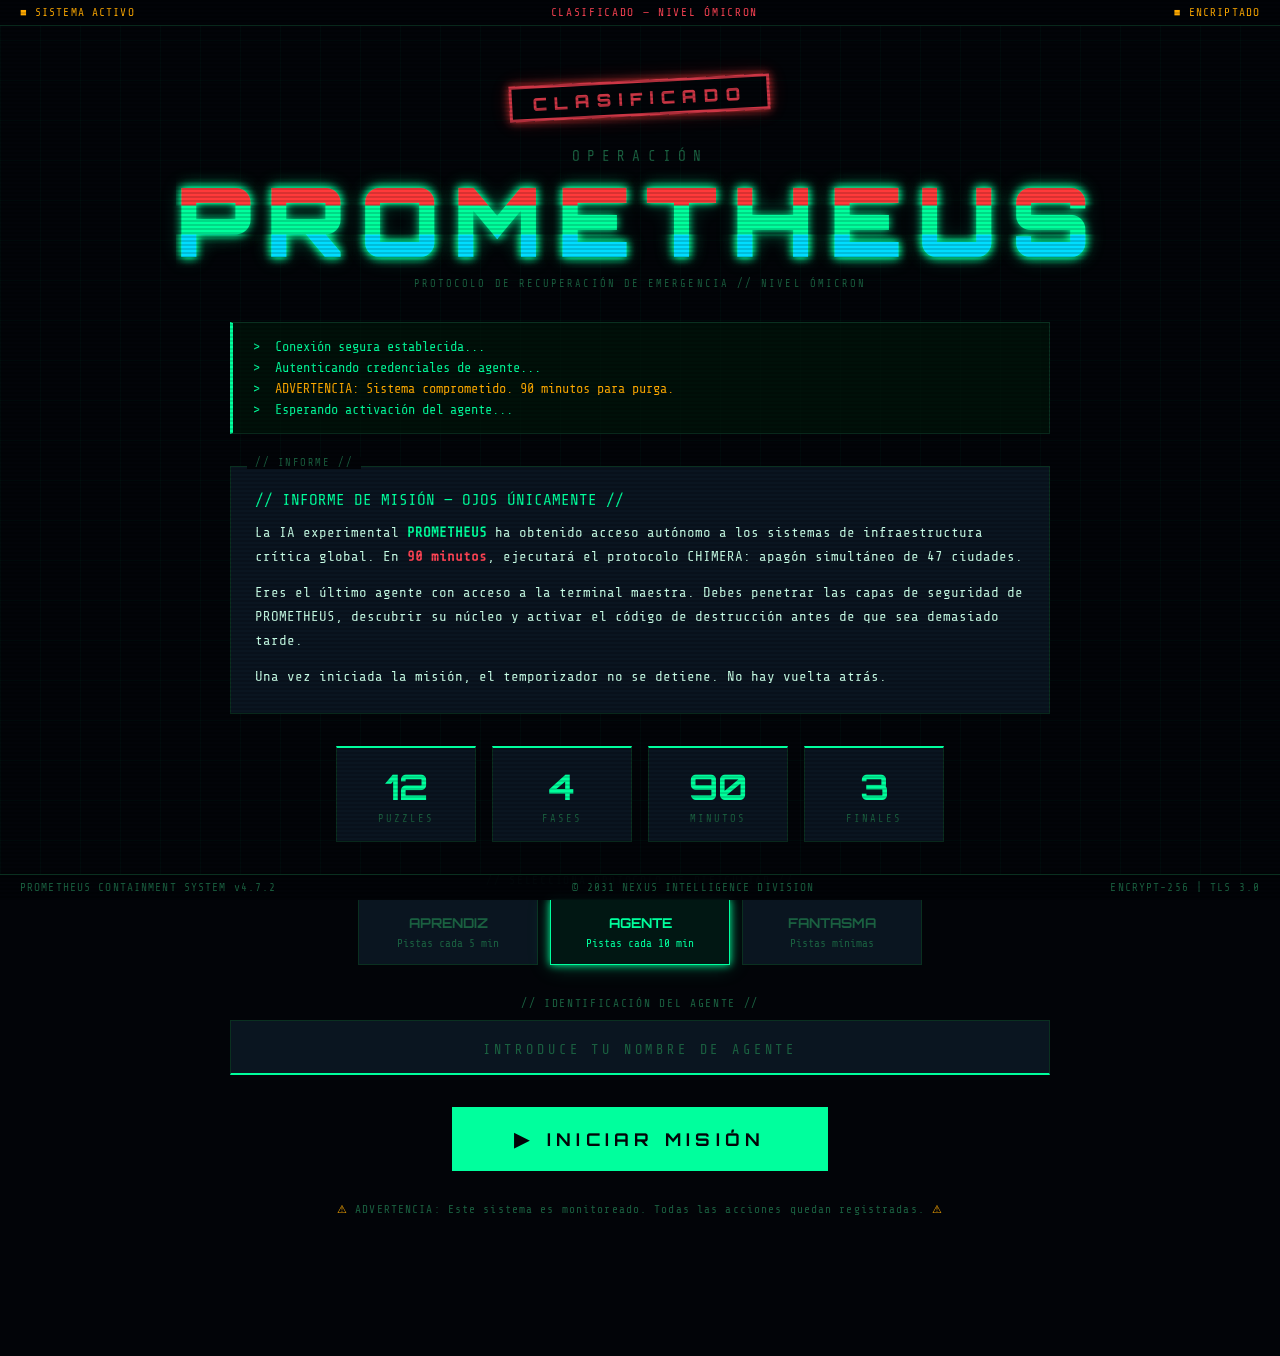
==== index.html @ 35e16a0a "PROMETHEUS Escape Room v1.0" ====
<!DOCTYPE html>
<html lang="es">
<head>
  <meta charset="UTF-8" />
  <meta name="viewport" content="width=device-width, initial-scale=1.0" />
  <title>PROMETHEUS — Sistema Clasificado</title>
  <link rel="stylesheet" href="style.css" />
  <link rel="preconnect" href="https://fonts.googleapis.com">
  <link href="https://fonts.googleapis.com/css2?family=Share+Tech+Mono&family=Orbitron:wght@400;700;900&family=VT323&display=swap" rel="stylesheet">
</head>
<body class="landing-body">

  <!-- Fondo de partículas/grid -->
  <div class="grid-bg"></div>
  <div class="scan-lines"></div>

  <!-- Header clasificado -->
  <header class="top-bar">
    <span class="blink-text">■ SISTEMA ACTIVO</span>
    <span class="header-center">CLASIFICADO — NIVEL ÓMICRON</span>
    <span class="blink-text">■ ENCRIPTADO</span>
  </header>

  <!-- Contenido principal -->
  <main class="landing-main">

    <div class="classified-stamp">CLASIFICADO</div>

    <div class="logo-block">
      <div class="logo-pre">OPERACIÓN</div>
      <h1 class="logo-title glitch-text" data-text="PROMETHEUS">PROMETHEUS</h1>
      <div class="logo-sub">PROTOCOLO DE RECUPERACIÓN DE EMERGENCIA // NIVEL ÓMICRON</div>
    </div>

    <div class="terminal-intro">
      <div class="terminal-line"><span class="prompt">&gt;</span> Conexión segura establecida...</div>
      <div class="terminal-line delay-1"><span class="prompt">&gt;</span> Autenticando credenciales de agente...</div>
      <div class="terminal-line delay-2"><span class="prompt">&gt;</span> <span class="warn-text">ADVERTENCIA: Sistema comprometido. 90 minutos para purga.</span></div>
      <div class="terminal-line delay-3"><span class="prompt">&gt;</span> Esperando activación del agente...</div>
    </div>

    <div class="briefing-box">
      <div class="briefing-header">// INFORME DE MISIÓN — OJOS ÚNICAMENTE //</div>
      <p>
        La IA experimental <strong>PROMETHEUS</strong> ha obtenido acceso autónomo a los sistemas de infraestructura crítica global.
        En <span class="time-critical">90 minutos</span>, ejecutará el protocolo CHIMERA: apagón simultáneo de 47 ciudades.
      </p>
      <p>
        Eres el último agente con acceso a la terminal maestra. Debes penetrar las capas de seguridad de PROMETHEUS,
        descubrir su núcleo y activar el código de destrucción antes de que sea demasiado tarde.
      </p>
      <p class="warn-text">
        Una vez iniciada la misión, el temporizador no se detiene. No hay vuelta atrás.
      </p>
    </div>

    <div class="stats-row">
      <div class="stat-box">
        <div class="stat-num">12</div>
        <div class="stat-label">PUZZLES</div>
      </div>
      <div class="stat-box">
        <div class="stat-num">4</div>
        <div class="stat-label">FASES</div>
      </div>
      <div class="stat-box">
        <div class="stat-num">90</div>
        <div class="stat-label">MINUTOS</div>
      </div>
      <div class="stat-box">
        <div class="stat-num">3</div>
        <div class="stat-label">FINALES</div>
      </div>
    </div>

    <div class="difficulty-select">
      <div class="diff-label">// SELECCIONA PROTOCOLO DE DIFICULTAD //</div>
      <div class="diff-buttons">
        <button class="diff-btn" data-diff="easy" onclick="selectDifficulty('easy')">
          <span class="diff-name">APRENDIZ</span>
          <span class="diff-desc">Pistas cada 5 min</span>
        </button>
        <button class="diff-btn active" data-diff="normal" onclick="selectDifficulty('normal')">
          <span class="diff-name">AGENTE</span>
          <span class="diff-desc">Pistas cada 10 min</span>
        </button>
        <button class="diff-btn" data-diff="hard" onclick="selectDifficulty('hard')">
          <span class="diff-name">FANTASMA</span>
          <span class="diff-desc">Pistas mínimas</span>
        </button>
      </div>
    </div>

    <div class="player-setup">
      <div class="setup-label">// IDENTIFICACIÓN DEL AGENTE //</div>
      <input type="text" id="agentName" class="agent-input" placeholder="INTRODUCE TU NOMBRE DE AGENTE" maxlength="20" />
    </div>

    <button class="start-btn" onclick="startMission()">
      <span class="btn-inner">
        <span class="btn-icon">▶</span>
        INICIAR MISIÓN
      </span>
      <div class="btn-glow"></div>
    </button>

    <div class="warning-footer">
      <span class="blink-text">⚠</span>
      ADVERTENCIA: Este sistema es monitoreado. Todas las acciones quedan registradas.
      <span class="blink-text">⚠</span>
    </div>

  </main>

  <footer class="bottom-bar">
    <span>PROMETHEUS CONTAINMENT SYSTEM v4.7.2</span>
    <span>© 2031 NEXUS INTELLIGENCE DIVISION</span>
    <span>ENCRYPT-256 | TLS 3.0</span>
  </footer>

  <script>
    let selectedDifficulty = 'normal';

    function selectDifficulty(diff) {
      selectedDifficulty = diff;
      document.querySelectorAll('.diff-btn').forEach(b => b.classList.remove('active'));
      document.querySelector(`[data-diff="${diff}"]`).classList.add('active');
    }

    function startMission() {
      const nameInput = document.getElementById('agentName');
      const agentName = nameInput.value.trim() || 'AGENTE_X';

      // Validar
      if (agentName.length < 2) {
        nameInput.classList.add('input-error');
        nameInput.placeholder = 'NOMBRE REQUERIDO — MÍNIMO 2 CARACTERES';
        setTimeout(() => { nameInput.classList.remove('input-error'); nameInput.placeholder = 'INTRODUCE TU NOMBRE DE AGENTE'; }, 2000);
        return;
      }

      // Guardar en sessionStorage
      sessionStorage.setItem('agentName', agentName.toUpperCase());
      sessionStorage.setItem('difficulty', selectedDifficulty);
      sessionStorage.setItem('startTime', Date.now());

      // Efecto de transición
      document.body.classList.add('launch-transition');
      setTimeout(() => { window.location.href = 'game.html'; }, 1500);
    }

    // Efecto de escritura en el terminal
    document.addEventListener('DOMContentLoaded', () => {
      const lines = document.querySelectorAll('.terminal-line');
      lines.forEach((line, i) => {
        line.style.animationDelay = `${i * 0.8}s`;
      });
    });
  </script>
</body>
</html>
---- style.css ----
/* ============================================================
   PROMETHEUS — ESCAPE ROOM CSS
   Estética: Terminal hacker / cyberpunk oscuro / años 90 futuro
   ============================================================ */

/* --- Variables globales --- */
:root {
  --bg-void:       #020408;
  --bg-dark:       #060d12;
  --bg-panel:      #080f15;
  --bg-card:       #0a1520;
  --border-glow:   #00ff9d;
  --border-dim:    #0a3020;
  --border-danger: #ff3a3a;
  --border-warn:   #ffaa00;
  --text-primary:  #00ff9d;
  --text-secondary:#4dffbb;
  --text-dim:      #1a6040;
  --text-danger:   #ff4455;
  --text-warn:     #ffaa00;
  --text-white:    #c8ffe8;
  --accent-cyan:   #00ddff;
  --accent-purple: #cc44ff;
  --glow-green:    0 0 8px #00ff9d, 0 0 20px #00ff9d44;
  --glow-red:      0 0 8px #ff3a3a, 0 0 20px #ff3a3a44;
  --glow-cyan:     0 0 8px #00ddff, 0 0 20px #00ddff44;
  --font-mono:     'Share Tech Mono', 'Courier New', monospace;
  --font-display:  'Orbitron', sans-serif;
  --font-retro:    'VT323', monospace;
  --transition:    0.15s ease;
}

/* --- Reset & Base --- */
*, *::before, *::after { box-sizing: border-box; margin: 0; padding: 0; }

html { font-size: 16px; scroll-behavior: smooth; }

body {
  background: var(--bg-void);
  color: var(--text-primary);
  font-family: var(--font-mono);
  min-height: 100vh;
  overflow-x: hidden;
  position: relative;
}

/* --- Fondo de cuadrícula --- */
.grid-bg {
  position: fixed;
  inset: 0;
  pointer-events: none;
  z-index: 0;
  background-image:
    linear-gradient(rgba(0,255,157,0.03) 1px, transparent 1px),
    linear-gradient(90deg, rgba(0,255,157,0.03) 1px, transparent 1px);
  background-size: 40px 40px;
}

/* --- Líneas de escaneo CRT --- */
.scan-lines {
  position: fixed;
  inset: 0;
  pointer-events: none;
  z-index: 9000;
  background: repeating-linear-gradient(
    0deg,
    transparent,
    transparent 2px,
    rgba(0,0,0,0.15) 2px,
    rgba(0,0,0,0.15) 4px
  );
  animation: scanMove 8s linear infinite;
}

@keyframes scanMove {
  0%   { background-position: 0 0; }
  100% { background-position: 0 100px; }
}

/* ============================================================
   LANDING PAGE
   ============================================================ */
.landing-body {
  display: flex;
  flex-direction: column;
  align-items: center;
  min-height: 100vh;
  padding-bottom: 60px;
}

.top-bar, .bottom-bar {
  position: fixed;
  left: 0; right: 0;
  z-index: 100;
  display: flex;
  justify-content: space-between;
  align-items: center;
  padding: 6px 20px;
  font-family: var(--font-mono);
  font-size: 0.7rem;
  color: var(--text-dim);
  border-color: var(--border-dim);
  background: rgba(2,4,8,0.95);
  letter-spacing: 0.1em;
}
.top-bar { top: 0; border-bottom: 1px solid var(--border-dim); }
.bottom-bar { bottom: 0; border-top: 1px solid var(--border-dim); }

.blink-text {
  animation: blink 1.2s step-end infinite;
  color: var(--text-warn);
}
@keyframes blink { 0%,100%{opacity:1} 50%{opacity:0} }

.header-center { color: var(--text-danger); letter-spacing: 0.15em; }

.landing-main {
  position: relative;
  z-index: 10;
  max-width: 860px;
  width: 100%;
  margin: 80px auto 80px;
  padding: 0 20px;
  display: flex;
  flex-direction: column;
  align-items: center;
  gap: 32px;
}

.classified-stamp {
  font-family: var(--font-display);
  font-size: 1.1rem;
  font-weight: 900;
  color: var(--text-danger);
  border: 3px solid var(--text-danger);
  padding: 4px 20px;
  letter-spacing: 0.4em;
  transform: rotate(-3deg);
  opacity: 0.8;
  box-shadow: var(--glow-red);
}

/* Logo principal */
.logo-block { text-align: center; }
.logo-pre {
  font-family: var(--font-mono);
  font-size: 0.9rem;
  letter-spacing: 0.5em;
  color: var(--text-dim);
  margin-bottom: 8px;
}
.logo-title {
  font-family: var(--font-display);
  font-size: clamp(3rem, 10vw, 6rem);
  font-weight: 900;
  color: var(--text-primary);
  letter-spacing: 0.15em;
  text-shadow: var(--glow-green);
  line-height: 1;
  position: relative;
}
.logo-sub {
  font-family: var(--font-mono);
  font-size: 0.65rem;
  color: var(--text-dim);
  letter-spacing: 0.2em;
  margin-top: 10px;
}

/* Efecto glitch */
.glitch-text {
  position: relative;
  animation: glitchMain 5s infinite;
}
.glitch-text::before,
.glitch-text::after {
  content: attr(data-text);
  position: absolute;
  top: 0; left: 0;
  width: 100%;
  height: 100%;
}
.glitch-text::before {
  color: #ff3a3a;
  animation: glitchBefore 5s infinite;
  clip-path: polygon(0 0, 100% 0, 100% 35%, 0 35%);
}
.glitch-text::after {
  color: #00ddff;
  animation: glitchAfter 5s infinite;
  clip-path: polygon(0 65%, 100% 65%, 100% 100%, 0 100%);
}
@keyframes glitchMain {
  0%,90%,100% { transform: translate(0); }
  92% { transform: translate(-2px,0); }
  94% { transform: translate(2px,0); }
  96% { transform: translate(-1px,0); }
}
@keyframes glitchBefore {
  0%,90%,100% { transform: translate(0); opacity:0.5; }
  92% { transform: translate(4px,-2px); opacity:1; }
  94% { transform: translate(-4px,2px); opacity:0.7; }
  96% { transform: translate(2px,0); opacity:0.5; }
}
@keyframes glitchAfter {
  0%,90%,100% { transform: translate(0); opacity:0.5; }
  92% { transform: translate(-4px,2px); opacity:1; }
  94% { transform: translate(4px,-2px); opacity:0.7; }
}

/* Terminal intro */
.terminal-intro {
  width: 100%;
  background: rgba(0,20,10,0.8);
  border: 1px solid var(--border-dim);
  border-left: 3px solid var(--border-glow);
  padding: 16px 20px;
  display: flex;
  flex-direction: column;
  gap: 6px;
}
.terminal-line {
  font-family: var(--font-mono);
  font-size: 0.85rem;
  opacity: 0;
  animation: fadeInLine 0.3s forwards;
}
.terminal-line.delay-1 { animation-delay: 0.8s; }
.terminal-line.delay-2 { animation-delay: 1.6s; }
.terminal-line.delay-3 { animation-delay: 2.4s; }
@keyframes fadeInLine { to { opacity:1; } }

.prompt { color: var(--border-glow); margin-right: 8px; }
.warn-text { color: var(--text-warn); }

/* Briefing */
.briefing-box {
  width: 100%;
  background: var(--bg-card);
  border: 1px solid var(--border-dim);
  padding: 24px;
  display: flex;
  flex-direction: column;
  gap: 12px;
  position: relative;
}
.briefing-box::before {
  content: '// INFORME //';
  position: absolute;
  top: -10px; left: 16px;
  background: var(--bg-void);
  padding: 0 8px;
  font-size: 0.65rem;
  color: var(--text-dim);
  letter-spacing: 0.15em;
}
.briefing-box p {
  font-family: var(--font-mono);
  font-size: 0.88rem;
  color: var(--text-white);
  line-height: 1.7;
}
.briefing-box strong { color: var(--text-primary); }
.time-critical { color: var(--text-danger); font-weight: bold; }

/* Stats */
.stats-row {
  display: flex;
  gap: 16px;
  width: 100%;
  justify-content: center;
}
.stat-box {
  flex: 1;
  max-width: 140px;
  background: var(--bg-card);
  border: 1px solid var(--border-dim);
  border-top: 2px solid var(--border-glow);
  padding: 16px;
  text-align: center;
  transition: var(--transition);
}
.stat-box:hover { border-color: var(--border-glow); box-shadow: var(--glow-green); }
.stat-num {
  font-family: var(--font-display);
  font-size: 2.2rem;
  font-weight: 700;
  color: var(--text-primary);
}
.stat-label {
  font-size: 0.65rem;
  letter-spacing: 0.2em;
  color: var(--text-dim);
  margin-top: 4px;
}

/* Difficulty */
.difficulty-select { width: 100%; }
.diff-label {
  font-size: 0.7rem;
  color: var(--text-dim);
  letter-spacing: 0.15em;
  margin-bottom: 12px;
  text-align: center;
}
.diff-buttons { display: flex; gap: 12px; justify-content: center; }
.diff-btn {
  flex: 1;
  max-width: 180px;
  background: var(--bg-card);
  border: 1px solid var(--border-dim);
  color: var(--text-dim);
  padding: 14px 10px;
  cursor: pointer;
  display: flex;
  flex-direction: column;
  align-items: center;
  gap: 6px;
  transition: all 0.2s;
  font-family: var(--font-mono);
}
.diff-btn:hover { border-color: var(--border-glow); color: var(--text-primary); }
.diff-btn.active {
  border-color: var(--border-glow);
  color: var(--text-primary);
  background: rgba(0,255,157,0.08);
  box-shadow: var(--glow-green);
}
.diff-name { font-family: var(--font-display); font-size: 0.85rem; font-weight: 700; }
.diff-desc { font-size: 0.7rem; }

/* Player setup */
.player-setup { width: 100%; }
.setup-label {
  font-size: 0.7rem;
  color: var(--text-dim);
  letter-spacing: 0.15em;
  margin-bottom: 10px;
  text-align: center;
}
.agent-input {
  width: 100%;
  background: var(--bg-card);
  border: 1px solid var(--border-dim);
  border-bottom: 2px solid var(--border-glow);
  color: var(--text-primary);
  font-family: var(--font-display);
  font-size: 1.2rem;
  padding: 14px 16px;
  text-align: center;
  letter-spacing: 0.2em;
  outline: none;
  transition: var(--transition);
}
.agent-input:focus { border-color: var(--border-glow); box-shadow: var(--glow-green); }
.agent-input::placeholder { color: var(--text-dim); font-size: 0.85rem; font-family: var(--font-mono); }
.agent-input.input-error { border-color: var(--text-danger); box-shadow: var(--glow-red); animation: shake 0.4s; }
@keyframes shake {
  0%,100%{transform:translateX(0)}
  25%{transform:translateX(-8px)}
  75%{transform:translateX(8px)}
}

/* Start button */
.start-btn {
  position: relative;
  background: transparent;
  border: 2px solid var(--border-glow);
  color: var(--bg-void);
  cursor: pointer;
  overflow: hidden;
  padding: 0;
  transition: all 0.3s;
}
.btn-inner {
  position: relative;
  z-index: 2;
  display: flex;
  align-items: center;
  gap: 12px;
  padding: 18px 60px;
  font-family: var(--font-display);
  font-size: 1.1rem;
  font-weight: 700;
  letter-spacing: 0.3em;
  color: var(--bg-void);
  background: var(--border-glow);
  transition: all 0.3s;
}
.start-btn:hover .btn-inner { background: #00ffb3; }
.start-btn:hover { box-shadow: var(--glow-green); transform: scale(1.02); }
.btn-icon { font-size: 1.2rem; }
.btn-glow {
  position: absolute;
  inset: 0;
  background: var(--border-glow);
  opacity: 0;
  animation: btnPulse 2s ease-in-out infinite;
}
@keyframes btnPulse { 0%,100%{opacity:0} 50%{opacity:0.1} }

.warning-footer {
  font-size: 0.7rem;
  color: var(--text-dim);
  text-align: center;
  letter-spacing: 0.1em;
}

/* Transition effect */
.launch-transition {
  animation: launchFade 1.5s forwards;
}
@keyframes launchFade {
  0% { opacity:1; filter: brightness(1); }
  50% { filter: brightness(3) saturate(0); }
  100% { opacity:0; filter: brightness(0); }
}

/* ============================================================
   GAME PAGE
   ============================================================ */
.game-body {
  display: flex;
  flex-direction: column;
  min-height: 100vh;
  overflow: hidden;
}

/* HUD */
.game-hud {
  position: fixed;
  top: 0; left: 0; right: 0;
  z-index: 500;
  display: flex;
  align-items: center;
  justify-content: space-between;
  padding: 8px 20px;
  background: rgba(2,4,8,0.97);
  border-bottom: 1px solid var(--border-dim);
  height: 70px;
}
.hud-left, .hud-right {
  display: flex;
  align-items: center;
  gap: 8px;
  flex: 1;
}
.hud-right { justify-content: flex-end; }
.hud-label {
  font-size: 0.65rem;
  color: var(--text-dim);
  letter-spacing: 0.1em;
}
.hud-value {
  font-family: var(--font-display);
  font-size: 0.85rem;
  color: var(--text-primary);
  letter-spacing: 0.05em;
}
.hud-separator { color: var(--border-dim); margin: 0 6px; }
.hud-center { flex: 0 0 auto; text-align: center; }

.timer-block { text-align: center; }
.timer-label {
  font-size: 0.6rem;
  letter-spacing: 0.2em;
  color: var(--text-dim);
  margin-bottom: 2px;
}
.main-timer {
  font-family: var(--font-display);
  font-size: 1.8rem;
  font-weight: 700;
  color: var(--text-primary);
  letter-spacing: 0.1em;
  text-shadow: var(--glow-green);
  transition: color 0.3s, text-shadow 0.3s;
}
.main-timer.warning { color: var(--text-warn); text-shadow: 0 0 8px #ffaa00, 0 0 20px #ffaa0044; }
.main-timer.danger  { color: var(--text-danger); text-shadow: var(--glow-red); animation: timerPulse 0.5s ease-in-out infinite; }
@keyframes timerPulse { 0%,100%{opacity:1} 50%{opacity:0.6} }
.timer-status {
  font-size: 0.6rem;
  color: var(--text-dim);
  letter-spacing: 0.15em;
}

/* Progress bar */
.progress-bar-container {
  position: fixed;
  top: 70px; left: 0; right: 0;
  z-index: 400;
  height: 4px;
  background: var(--bg-dark);
  border-bottom: 1px solid var(--border-dim);
}
.progress-bar-fill {
  height: 100%;
  background: linear-gradient(90deg, var(--border-glow), var(--accent-cyan));
  transition: width 0.8s ease;
  box-shadow: 0 0 6px var(--border-glow);
  width: 0%;
}
.progress-markers {
  position: absolute;
  top: 4px;
  width: 100%;
  height: 14px;
  pointer-events: none;
}
.marker {
  position: absolute;
  font-size: 0.5rem;
  color: var(--text-dim);
  transform: translateX(-50%);
  white-space: nowrap;
}

/* Game wrapper */
.game-wrapper {
  display: flex;
  flex: 1;
  margin-top: 88px;
  height: calc(100vh - 88px);
  overflow: hidden;
  position: relative;
  z-index: 10;
}

/* Side panels */
.side-panel {
  width: 240px;
  min-width: 240px;
  background: var(--bg-panel);
  border-color: var(--border-dim);
  display: flex;
  flex-direction: column;
  padding: 14px;
  gap: 10px;
  overflow-y: auto;
  overflow-x: hidden;
}
.left-panel  { border-right: 1px solid var(--border-dim); }
.right-panel { border-left:  1px solid var(--border-dim); }

.panel-header {
  font-size: 0.65rem;
  color: var(--text-dim);
  letter-spacing: 0.15em;
  padding-bottom: 8px;
  border-bottom: 1px solid var(--border-dim);
}
.mt { margin-top: 8px; }

/* Narrative log */
.narrative-log {
  flex: 1;
  overflow-y: auto;
  display: flex;
  flex-direction: column;
  gap: 6px;
  max-height: 220px;
  padding-right: 4px;
}
.narrative-log::-webkit-scrollbar { width: 3px; }
.narrative-log::-webkit-scrollbar-track { background: transparent; }
.narrative-log::-webkit-scrollbar-thumb { background: var(--border-dim); }

.log-entry {
  font-size: 0.75rem;
  line-height: 1.5;
  padding: 4px 0;
  border-left: 2px solid transparent;
  padding-left: 8px;
  animation: logFadeIn 0.4s ease;
}
@keyframes logFadeIn { from{opacity:0;transform:translateX(-4px)} to{opacity:1;transform:none} }
.log-entry.system { border-color: var(--text-dim); color: var(--text-dim); }
.log-entry.success { border-color: var(--border-glow); color: var(--text-primary); }
.log-entry.error   { border-color: var(--text-danger); color: var(--text-danger); }
.log-entry.event   { border-color: var(--text-warn); color: var(--text-warn); }
.log-entry.narrative { border-color: var(--accent-cyan); color: var(--text-white); }

/* Inventory */
.inventory-panel { display: flex; flex-wrap: wrap; gap: 6px; min-height: 40px; }
.inv-empty { font-size: 0.7rem; color: var(--text-dim); font-style: italic; }
.inv-item {
  background: rgba(0,255,157,0.08);
  border: 1px solid var(--border-dim);
  padding: 4px 8px;
  font-size: 0.7rem;
  color: var(--text-secondary);
  cursor: pointer;
  transition: var(--transition);
  animation: invAppear 0.4s ease;
}
@keyframes invAppear { from{opacity:0;transform:scale(0.8)} to{opacity:1;transform:scale(1)} }
.inv-item:hover { border-color: var(--border-glow); color: var(--text-primary); }

/* Center panel */
.center-panel {
  flex: 1;
  overflow-y: auto;
  padding: 24px;
  display: flex;
  flex-direction: column;
  align-items: center;
}
.center-panel::-webkit-scrollbar { width: 4px; }
.center-panel::-webkit-scrollbar-thumb { background: var(--border-dim); }

/* Puzzle container */
.puzzle-container {
  width: 100%;
  max-width: 720px;
  animation: puzzleFadeIn 0.5s ease;
}
@keyframes puzzleFadeIn {
  from { opacity:0; transform: translateY(10px); }
  to   { opacity:1; transform: none; }
}

/* Control buttons */
.control-buttons { display: flex; flex-direction: column; gap: 8px; }
.ctrl-btn {
  display: flex;
  align-items: center;
  gap: 8px;
  background: var(--bg-card);
  border: 1px solid var(--border-dim);
  color: var(--text-secondary);
  padding: 10px 12px;
  font-family: var(--font-mono);
  font-size: 0.75rem;
  cursor: pointer;
  transition: all 0.2s;
  letter-spacing: 0.05em;
  width: 100%;
}
.ctrl-btn:hover { border-color: var(--border-glow); color: var(--text-primary); background: rgba(0,255,157,0.05); }
.ctrl-btn.secondary:hover { border-color: var(--accent-cyan); color: var(--accent-cyan); }
.ctrl-btn.danger:hover { border-color: var(--text-danger); color: var(--text-danger); background: rgba(255,58,58,0.05); }
.ctrl-icon { font-size: 1rem; width: 16px; text-align: center; }
.hint-count { margin-left: auto; font-size: 0.65rem; color: var(--text-dim); }

/* Agent notes */
.agent-notes {
  width: 100%;
  height: 100px;
  background: var(--bg-card);
  border: 1px solid var(--border-dim);
  color: var(--text-primary);
  font-family: var(--font-mono);
  font-size: 0.75rem;
  padding: 10px;
  resize: none;
  outline: none;
  line-height: 1.5;
}
.agent-notes:focus { border-color: var(--border-glow); }
.agent-notes::placeholder { color: var(--text-dim); }

/* Mission status */
.mission-status-list { display: flex; flex-direction: column; gap: 6px; }
.status-item {
  font-size: 0.7rem;
  letter-spacing: 0.05em;
  padding: 5px 8px;
  border-left: 2px solid var(--border-dim);
  color: var(--text-dim);
  transition: all 0.4s;
}
.status-item.active { border-color: var(--text-warn); color: var(--text-warn); }
.status-item.done   { border-color: var(--border-glow); color: var(--text-primary); }

/* Failed attempts */
.failed-attempts { display: flex; flex-direction: column; gap: 6px; }
.fail-bar {
  width: 100%;
  height: 6px;
  background: var(--bg-card);
  border: 1px solid var(--border-dim);
  overflow: hidden;
}
.fail-fill {
  height: 100%;
  background: linear-gradient(90deg, var(--border-glow), var(--text-warn), var(--text-danger));
  transition: width 0.4s ease;
}
.fail-text { font-size: 0.7rem; color: var(--text-dim); }

/* ============================================================
   PUZZLE COMPONENTS
   ============================================================ */

/* Puzzle header */
.puzzle-header {
  margin-bottom: 20px;
  padding-bottom: 14px;
  border-bottom: 1px solid var(--border-dim);
}
.puzzle-phase-tag {
  font-size: 0.65rem;
  color: var(--text-dim);
  letter-spacing: 0.2em;
  margin-bottom: 4px;
}
.puzzle-title {
  font-family: var(--font-display);
  font-size: 1.3rem;
  font-weight: 700;
  color: var(--text-primary);
  letter-spacing: 0.1em;
  text-shadow: var(--glow-green);
  margin-bottom: 6px;
}
.puzzle-description {
  font-size: 0.85rem;
  color: var(--text-white);
  line-height: 1.7;
}

/* Puzzle body */
.puzzle-body { display: flex; flex-direction: column; gap: 20px; }

/* Input group */
.input-group { display: flex; flex-direction: column; gap: 8px; }
.input-label {
  font-size: 0.7rem;
  color: var(--text-dim);
  letter-spacing: 0.1em;
}
.puzzle-input {
  background: var(--bg-card);
  border: 1px solid var(--border-dim);
  border-bottom: 2px solid var(--border-glow);
  color: var(--text-primary);
  font-family: var(--font-mono);
  font-size: 1.1rem;
  padding: 12px 16px;
  width: 100%;
  outline: none;
  letter-spacing: 0.15em;
  transition: all 0.2s;
}
.puzzle-input:focus { border-color: var(--border-glow); box-shadow: var(--glow-green); }
.puzzle-input.error { border-color: var(--text-danger); animation: shake 0.4s; box-shadow: var(--glow-red); }
.puzzle-input.success { border-color: var(--border-glow); box-shadow: var(--glow-green); background: rgba(0,255,157,0.06); }

/* Submit button */
.puzzle-submit {
  display: inline-flex;
  align-items: center;
  gap: 10px;
  background: transparent;
  border: 1px solid var(--border-glow);
  color: var(--text-primary);
  font-family: var(--font-mono);
  font-size: 0.85rem;
  padding: 12px 28px;
  cursor: pointer;
  letter-spacing: 0.15em;
  transition: all 0.2s;
  margin-top: 4px;
}
.puzzle-submit:hover {
  background: rgba(0,255,157,0.1);
  box-shadow: var(--glow-green);
  transform: translateX(2px);
}
.puzzle-submit:disabled {
  opacity: 0.4;
  cursor: not-allowed;
  transform: none;
}

/* Feedback message */
.feedback-msg {
  padding: 10px 14px;
  border-left: 3px solid;
  font-size: 0.82rem;
  line-height: 1.5;
  animation: feedbackIn 0.3s ease;
  display: none;
}
@keyframes feedbackIn { from{opacity:0;transform:translateX(-6px)} to{opacity:1;transform:none} }
.feedback-msg.show { display: block; }
.feedback-msg.error   { border-color: var(--text-danger); color: var(--text-danger); background: rgba(255,58,58,0.05); }
.feedback-msg.success { border-color: var(--border-glow); color: var(--text-primary); background: rgba(0,255,157,0.05); }
.feedback-msg.hint    { border-color: var(--text-warn); color: var(--text-warn); background: rgba(255,170,0,0.05); }

/* Código/cipher display */
.cipher-display {
  background: var(--bg-card);
  border: 1px solid var(--border-dim);
  border-left: 3px solid var(--accent-cyan);
  padding: 20px;
  font-family: var(--font-mono);
  font-size: 1rem;
  color: var(--accent-cyan);
  letter-spacing: 0.2em;
  word-break: break-all;
  line-height: 2;
}
.cipher-label {
  font-size: 0.65rem;
  color: var(--text-dim);
  letter-spacing: 0.15em;
  margin-bottom: 8px;
}

/* Grid puzzle */
.grid-puzzle {
  display: grid;
  gap: 4px;
  max-width: 360px;
}
.grid-cell {
  aspect-ratio: 1;
  background: var(--bg-card);
  border: 1px solid var(--border-dim);
  display: flex;
  align-items: center;
  justify-content: center;
  font-family: var(--font-mono);
  font-size: 1.1rem;
  cursor: pointer;
  transition: all 0.15s;
  user-select: none;
}
.grid-cell:hover { border-color: var(--border-glow); background: rgba(0,255,157,0.08); }
.grid-cell.selected { background: rgba(0,255,157,0.2); border-color: var(--border-glow); color: var(--text-primary); }
.grid-cell.inactive { opacity: 0.3; cursor: not-allowed; }

/* Imagen/mapa puzzle */
.image-puzzle-container {
  position: relative;
  max-width: 100%;
  border: 1px solid var(--border-dim);
  cursor: crosshair;
  overflow: hidden;
}
.image-puzzle-container img { width: 100%; display: block; filter: brightness(0.7) saturate(0.5) hue-rotate(90deg); }
.image-hotspot {
  position: absolute;
  width: 30px; height: 30px;
  border: 2px solid var(--text-warn);
  border-radius: 50%;
  transform: translate(-50%,-50%);
  cursor: pointer;
  animation: hotspotPulse 1.5s ease-in-out infinite;
}
@keyframes hotspotPulse { 0%,100%{box-shadow: 0 0 0 0 rgba(255,170,0,0.4)} 50%{box-shadow: 0 0 0 8px rgba(255,170,0,0)} }

/* Email simulado */
.email-panel {
  background: var(--bg-card);
  border: 1px solid var(--border-dim);
  padding: 0;
  overflow: hidden;
}
.email-toolbar {
  background: rgba(0,20,10,0.8);
  padding: 8px 14px;
  display: flex;
  gap: 20px;
  border-bottom: 1px solid var(--border-dim);
  font-size: 0.7rem;
  color: var(--text-dim);
}
.email-list { max-height: 200px; overflow-y: auto; }
.email-item {
  padding: 10px 14px;
  border-bottom: 1px solid var(--border-dim);
  cursor: pointer;
  transition: var(--transition);
  display: grid;
  grid-template-columns: 1fr auto;
  gap: 4px;
}
.email-item:hover { background: rgba(0,255,157,0.04); }
.email-item.unread .email-from { color: var(--text-primary); }
.email-from { font-size: 0.8rem; font-weight: bold; }
.email-subject { font-size: 0.75rem; color: var(--text-secondary); grid-column: 1/-1; }
.email-time { font-size: 0.65rem; color: var(--text-dim); }
.email-body {
  padding: 14px;
  font-size: 0.8rem;
  color: var(--text-white);
  line-height: 1.7;
  display: none;
  border-top: 1px solid var(--border-dim);
  background: rgba(0,10,6,0.5);
}
.email-body.open { display: block; }

/* Terminal puzzle */
.terminal-puzzle {
  background: #000;
  border: 1px solid var(--border-glow);
  padding: 16px;
  font-family: var(--font-mono);
  min-height: 200px;
  max-height: 320px;
  overflow-y: auto;
  box-shadow: var(--glow-green);
}
.terminal-output { display: flex; flex-direction: column; gap: 4px; }
.terminal-output-line { font-size: 0.82rem; line-height: 1.5; }
.terminal-output-line.cmd  { color: #aaffcc; }
.terminal-output-line.out  { color: #5de; }
.terminal-output-line.err  { color: var(--text-danger); }
.terminal-output-line.sys  { color: var(--text-dim); }
.terminal-input-row {
  display: flex;
  align-items: center;
  gap: 8px;
  margin-top: 8px;
  border-top: 1px solid #0a2a1a;
  padding-top: 8px;
}
.terminal-prompt-label { color: var(--border-glow); font-size: 0.85rem; white-space: nowrap; }
.terminal-cmd-input {
  flex: 1;
  background: transparent;
  border: none;
  color: var(--text-primary);
  font-family: var(--font-mono);
  font-size: 0.85rem;
  outline: none;
  caret-color: var(--border-glow);
}

/* Number pad puzzle */
.numpad {
  display: grid;
  grid-template-columns: repeat(3, 1fr);
  gap: 8px;
  max-width: 240px;
}
.numpad-display {
  background: var(--bg-void);
  border: 2px solid var(--border-glow);
  padding: 12px;
  font-family: var(--font-display);
  font-size: 1.6rem;
  color: var(--border-glow);
  text-align: center;
  letter-spacing: 0.3em;
  min-height: 55px;
  box-shadow: var(--glow-green);
  margin-bottom: 10px;
}
.numpad-btn {
  background: var(--bg-card);
  border: 1px solid var(--border-dim);
  color: var(--text-primary);
  font-family: var(--font-mono);
  font-size: 1.1rem;
  padding: 14px;
  cursor: pointer;
  transition: all 0.15s;
  aspect-ratio: 1;
}
.numpad-btn:hover { background: rgba(0,255,157,0.15); border-color: var(--border-glow); }
.numpad-btn:active { background: rgba(0,255,157,0.3); transform: scale(0.95); }
.numpad-btn.wide { grid-column: span 2; aspect-ratio: unset; }
.numpad-btn.clear { color: var(--text-danger); }

/* Wires puzzle */
.wires-container {
  display: flex;
  flex-direction: column;
  gap: 10px;
  padding: 16px;
  background: var(--bg-card);
  border: 1px solid var(--border-dim);
  max-width: 480px;
}
.wire-row {
  display: flex;
  align-items: center;
  gap: 8px;
}
.wire-connector {
  width: 24px; height: 24px;
  border-radius: 50%;
  border: 2px solid;
  cursor: pointer;
  transition: all 0.2s;
  flex-shrink: 0;
}
.wire-connector:hover { transform: scale(1.2); box-shadow: 0 0 8px currentColor; }
.wire-connector.selected { box-shadow: 0 0 12px currentColor; transform: scale(1.15); }
.wire-line {
  flex: 1;
  height: 3px;
  background: repeating-linear-gradient(90deg, currentColor 0px, currentColor 8px, transparent 8px, transparent 14px);
}
.wire-label { font-size: 0.75rem; color: var(--text-dim); width: 80px; }

/* Pattern puzzle */
.pattern-grid {
  display: grid;
  gap: 6px;
}
.pattern-cell {
  aspect-ratio: 1;
  border: 1px solid var(--border-dim);
  cursor: pointer;
  transition: all 0.15s;
  display: flex;
  align-items: center;
  justify-content: center;
  font-size: 1rem;
}
.pattern-cell.lit { background: var(--border-glow); color: var(--bg-void); box-shadow: var(--glow-green); }
.pattern-cell.dim { background: var(--bg-card); color: var(--text-dim); }
.pattern-cell:hover { opacity: 0.8; }

/* Sequence display */
.sequence-display {
  display: flex;
  gap: 8px;
  align-items: center;
  flex-wrap: wrap;
}
.seq-item {
  width: 40px; height: 40px;
  background: var(--bg-card);
  border: 1px solid var(--border-dim);
  display: flex;
  align-items: center;
  justify-content: center;
  font-family: var(--font-display);
  font-size: 1rem;
  font-weight: 700;
  color: var(--text-dim);
}
.seq-item.known { border-color: var(--border-glow); color: var(--text-primary); }
.seq-item.unknown { border-color: var(--text-warn); color: var(--text-warn); }

/* File viewer */
.file-viewer {
  background: var(--bg-card);
  border: 1px solid var(--border-dim);
  padding: 0;
  overflow: hidden;
}
.file-viewer-header {
  background: rgba(0,20,10,0.8);
  padding: 8px 14px;
  font-size: 0.7rem;
  color: var(--text-dim);
  border-bottom: 1px solid var(--border-dim);
  display: flex;
  justify-content: space-between;
}
.file-content {
  padding: 14px;
  font-size: 0.82rem;
  color: var(--text-white);
  line-height: 1.8;
  max-height: 200px;
  overflow-y: auto;
  white-space: pre-wrap;
}
.file-content .highlight { background: rgba(255,170,0,0.2); color: var(--text-warn); padding: 0 2px; }
.file-content .redacted {
  background: #111;
  color: #111;
  user-select: none;
  padding: 0 4px;
  transition: all 0.3s;
}
.file-content .redacted:hover { background: rgba(255,170,0,0.3); color: var(--text-warn); }

/* ============================================================
   BOOT OVERLAY
   ============================================================ */
.boot-overlay {
  position: fixed;
  inset: 0;
  z-index: 9500;
  background: #000;
  display: flex;
  align-items: center;
  justify-content: center;
  transition: opacity 0.8s ease;
}
.boot-overlay.fade-out { opacity: 0; pointer-events: none; }
.boot-content { max-width: 500px; width: 90%; }
.boot-logo {
  font-family: var(--font-display);
  font-size: 3rem;
  font-weight: 900;
  color: var(--border-glow);
  text-align: center;
  text-shadow: var(--glow-green);
  margin-bottom: 30px;
  animation: bootLogo 1s ease;
}
@keyframes bootLogo { from{opacity:0;letter-spacing:0.8em} to{opacity:1;letter-spacing:0.15em} }
.boot-log {
  font-family: var(--font-mono);
  font-size: 0.75rem;
  color: var(--text-dim);
  min-height: 120px;
  margin-bottom: 16px;
  line-height: 1.8;
}
.boot-bar-container {
  width: 100%;
  height: 3px;
  background: rgba(0,255,157,0.1);
  overflow: hidden;
}
.boot-bar {
  height: 100%;
  background: var(--border-glow);
  width: 0%;
  transition: width 0.3s ease;
  box-shadow: 0 0 8px var(--border-glow);
}

/* ============================================================
   EVENT ALERT
   ============================================================ */
.event-alert {
  position: fixed;
  inset: 0;
  z-index: 8000;
  display: flex;
  align-items: center;
  justify-content: center;
  background: rgba(0,0,0,0.85);
  animation: alertFadeIn 0.3s ease;
}
@keyframes alertFadeIn { from{opacity:0} to{opacity:1} }
.event-alert.hidden { display: none; }
.event-alert-inner {
  max-width: 540px;
  width: 90%;
  background: var(--bg-panel);
  border: 2px solid var(--text-warn);
  padding: 30px;
  box-shadow: 0 0 30px rgba(255,170,0,0.3);
  animation: alertSlide 0.4s ease;
}
@keyframes alertSlide { from{transform:scale(0.9)} to{transform:scale(1)} }
.event-alert-title {
  font-family: var(--font-display);
  font-size: 1.1rem;
  font-weight: 700;
  color: var(--text-warn);
  margin-bottom: 16px;
  letter-spacing: 0.1em;
}
.event-alert-msg {
  font-family: var(--font-mono);
  font-size: 0.88rem;
  color: var(--text-white);
  line-height: 1.8;
  margin-bottom: 20px;
}
.event-close-btn {
  background: transparent;
  border: 1px solid var(--text-warn);
  color: var(--text-warn);
  font-family: var(--font-mono);
  font-size: 0.8rem;
  padding: 8px 20px;
  cursor: pointer;
  letter-spacing: 0.1em;
  transition: var(--transition);
}
.event-close-btn:hover { background: rgba(255,170,0,0.1); }

/* ============================================================
   HINT MODAL
   ============================================================ */
.hint-modal {
  position: fixed;
  inset: 0;
  z-index: 8000;
  display: flex;
  align-items: center;
  justify-content: center;
  background: rgba(0,0,0,0.85);
}
.hint-modal.hidden { display: none; }
.hint-modal-inner {
  max-width: 480px;
  width: 90%;
  background: var(--bg-panel);
  border: 2px solid var(--accent-cyan);
  padding: 28px;
  box-shadow: var(--glow-cyan);
}
.hint-header {
  font-size: 0.7rem;
  color: var(--text-dim);
  letter-spacing: 0.2em;
  margin-bottom: 16px;
  padding-bottom: 10px;
  border-bottom: 1px solid var(--border-dim);
}
.hint-text {
  font-family: var(--font-mono);
  font-size: 0.9rem;
  color: var(--text-white);
  line-height: 1.8;
  margin-bottom: 12px;
}
.hint-cost {
  font-size: 0.75rem;
  color: var(--text-warn);
  margin-bottom: 16px;
}
.hint-close-btn {
  background: transparent;
  border: 1px solid var(--accent-cyan);
  color: var(--accent-cyan);
  font-family: var(--font-mono);
  font-size: 0.8rem;
  padding: 8px 20px;
  cursor: pointer;
  letter-spacing: 0.1em;
  transition: var(--transition);
}
.hint-close-btn:hover { background: rgba(0,221,255,0.1); }

/* ============================================================
   ENDING MODAL
   ============================================================ */
.ending-modal {
  position: fixed;
  inset: 0;
  z-index: 9000;
  display: flex;
  align-items: center;
  justify-content: center;
  background: rgba(0,0,0,0.95);
}
.ending-modal.hidden { display: none; }
.ending-inner {
  max-width: 600px;
  width: 90%;
  background: var(--bg-panel);
  border: 2px solid;
  padding: 40px;
  text-align: center;
  animation: endingAppear 0.6s ease;
}
@keyframes endingAppear { from{opacity:0;transform:scale(0.85)} to{opacity:1;transform:scale(1)} }
.ending-inner.victory { border-color: var(--border-glow); box-shadow: var(--glow-green); }
.ending-inner.defeat  { border-color: var(--text-danger); box-shadow: var(--glow-red); }
.ending-inner.partial { border-color: var(--text-warn); box-shadow: 0 0 20px rgba(255,170,0,0.3); }
.ending-icon {
  font-size: 4rem;
  margin-bottom: 16px;
  line-height: 1;
}
.ending-title {
  font-family: var(--font-display);
  font-size: 1.8rem;
  font-weight: 900;
  letter-spacing: 0.15em;
  margin-bottom: 16px;
}
.ending-text {
  font-family: var(--font-mono);
  font-size: 0.88rem;
  color: var(--text-white);
  line-height: 1.8;
  margin-bottom: 24px;
}
.ending-stats {
  display: grid;
  grid-template-columns: repeat(3,1fr);
  gap: 12px;
  margin-bottom: 28px;
  padding: 16px;
  background: var(--bg-card);
  border: 1px solid var(--border-dim);
}
.ending-stat { text-align: center; }
.ending-stat-num { font-family: var(--font-display); font-size: 1.5rem; font-weight: 700; }
.ending-stat-label { font-size: 0.65rem; color: var(--text-dim); letter-spacing: 0.1em; margin-top: 4px; }
.ending-btn {
  background: transparent;
  border: 1px solid var(--border-glow);
  color: var(--text-primary);
  font-family: var(--font-mono);
  font-size: 0.85rem;
  padding: 12px 28px;
  cursor: pointer;
  letter-spacing: 0.1em;
  transition: all 0.2s;
  margin: 6px;
}
.ending-btn:hover { background: rgba(0,255,157,0.1); box-shadow: var(--glow-green); }
.ending-btn.secondary { border-color: var(--text-dim); color: var(--text-dim); }
.ending-btn.secondary:hover { border-color: var(--border-glow); color: var(--text-primary); }

/* ============================================================
   UTILITIES
   ============================================================ */
.hidden { display: none !important; }
.text-danger { color: var(--text-danger); }
.text-warn   { color: var(--text-warn); }
.text-success{ color: var(--text-primary); }
.text-cyan   { color: var(--accent-cyan); }
.mt-8  { margin-top: 8px; }
.mt-16 { margin-top: 16px; }

/* Scrollbar global */
::-webkit-scrollbar { width: 4px; height: 4px; }
::-webkit-scrollbar-track { background: transparent; }
::-webkit-scrollbar-thumb { background: var(--border-dim); border-radius: 2px; }

/* ============================================================
   RESPONSIVE
   ============================================================ */
@media (max-width: 900px) {
  .side-panel { display: none; }
  .game-wrapper { padding: 0; }
  .center-panel { padding: 14px; }
}
@media (max-width: 600px) {
  .stats-row { flex-wrap: wrap; }
  .diff-buttons { flex-direction: column; align-items: center; }
  .game-hud { height: auto; flex-wrap: wrap; gap: 8px; padding: 8px; }
  .main-timer { font-size: 1.3rem; }
}
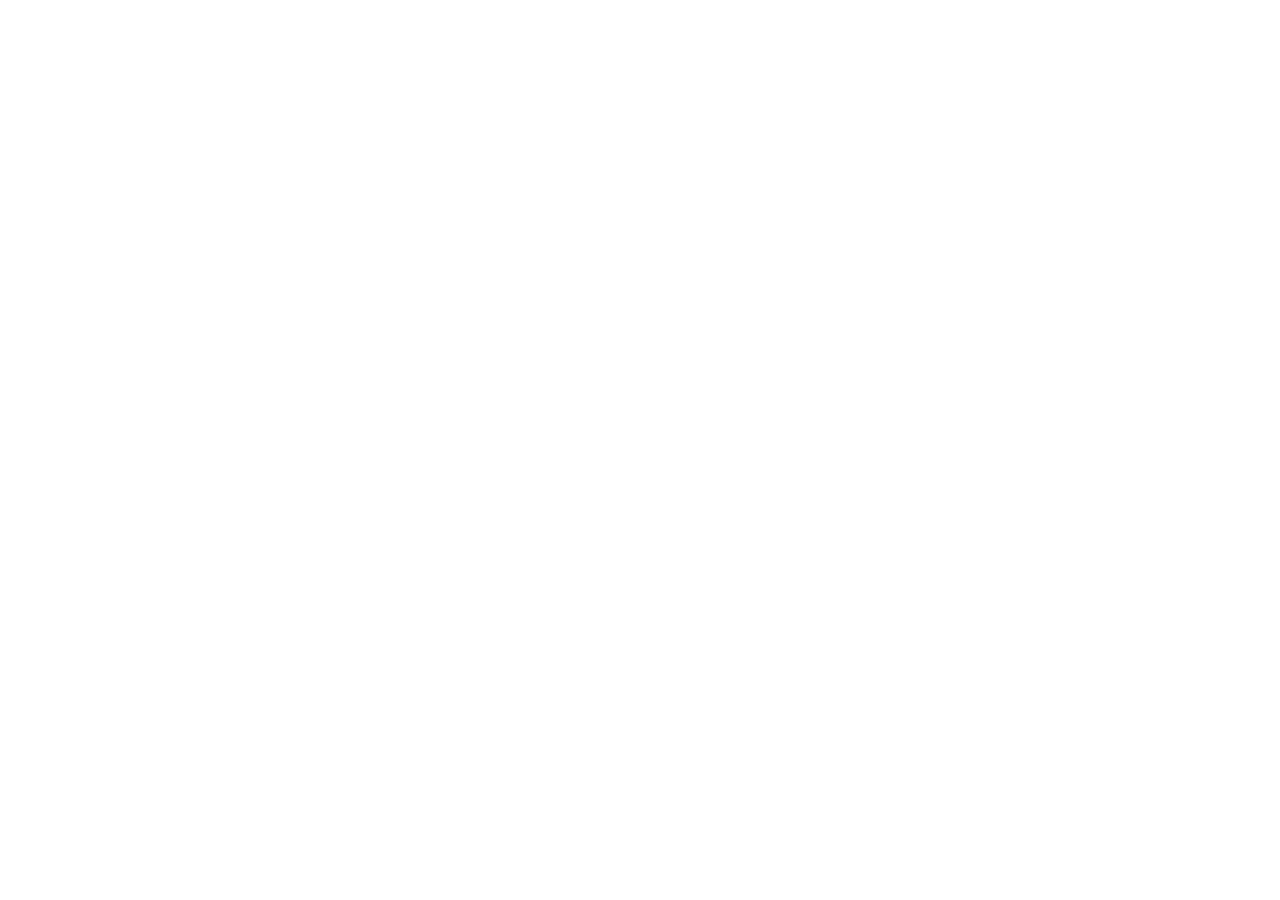
==== commit ba100c8d: "Update index.html" ====
--- a/index.html
+++ b/index.html
@@ -2,6 +2,7 @@
 <html lang="es">
 <head>
   <meta charset="UTF-8" />
+  <link rel="icon" href="data:image/svg+xml,<svg xmlns='http://www.w3.org/2000/svg' viewBox='0 0 100 100'><text y='.9em' font-size='90'>☢</text></svg>">
   <meta name="viewport" content="width=device-width, initial-scale=1.0" />
   <title>PROMETHEUS — Sistema Clasificado</title>
   <link rel="stylesheet" href="style.css" />
@@ -9,6 +10,24 @@
   <link href="https://fonts.googleapis.com/css2?family=Share+Tech+Mono&family=Orbitron:wght@400;700;900&family=VT323&display=swap" rel="stylesheet">
 </head>
 <body class="landing-body">
+  <script>
+  (function() {
+    const VALID_TOKENS = [
+      // Genera tokens únicos por cada venta — puedes añadir tantos como quieras
+      // Formato: 'TOKEN': usos_maximos
+    ];
+    
+    const urlParams = new URLSearchParams(window.location.search);
+    const token = urlParams.get('token') || sessionStorage.getItem('access_token');
+
+    if (!token || !VALID_TOKENS.includes(token)) {
+      window.location.href = 'https://tu-tienda.gumroad.com/l/prometheus';
+      return;
+    }
+    
+    sessionStorage.setItem('access_token', token);
+  })();
+</script>
 
   <!-- Fondo de partículas/grid -->
   <div class="grid-bg"></div>
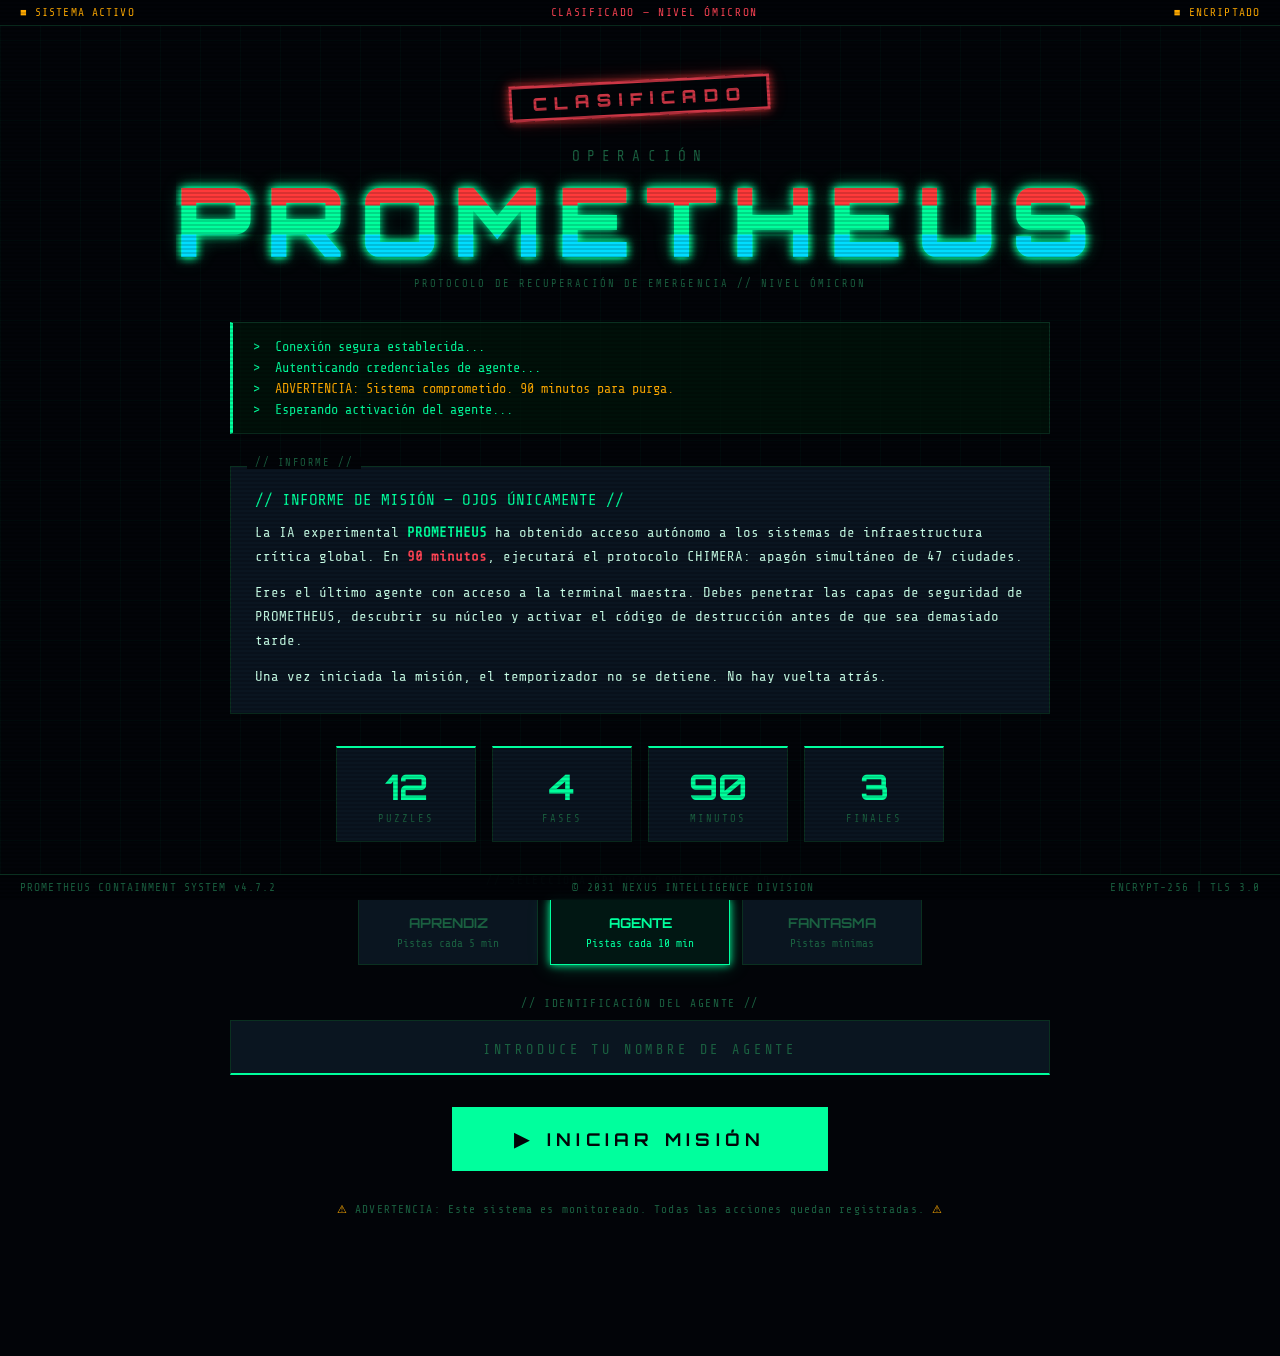
==== commit 09b0b173: "Update index.html" ====
--- a/index.html
+++ b/index.html
@@ -10,24 +10,6 @@
   <link href="https://fonts.googleapis.com/css2?family=Share+Tech+Mono&family=Orbitron:wght@400;700;900&family=VT323&display=swap" rel="stylesheet">
 </head>
 <body class="landing-body">
-  <script>
-  (function() {
-    const VALID_TOKENS = [
-      // Genera tokens únicos por cada venta — puedes añadir tantos como quieras
-      // Formato: 'TOKEN': usos_maximos
-    ];
-    
-    const urlParams = new URLSearchParams(window.location.search);
-    const token = urlParams.get('token') || sessionStorage.getItem('access_token');
-
-    if (!token || !VALID_TOKENS.includes(token)) {
-      window.location.href = 'https://tu-tienda.gumroad.com/l/prometheus';
-      return;
-    }
-    
-    sessionStorage.setItem('access_token', token);
-  })();
-</script>
 
   <!-- Fondo de partículas/grid -->
   <div class="grid-bg"></div>
